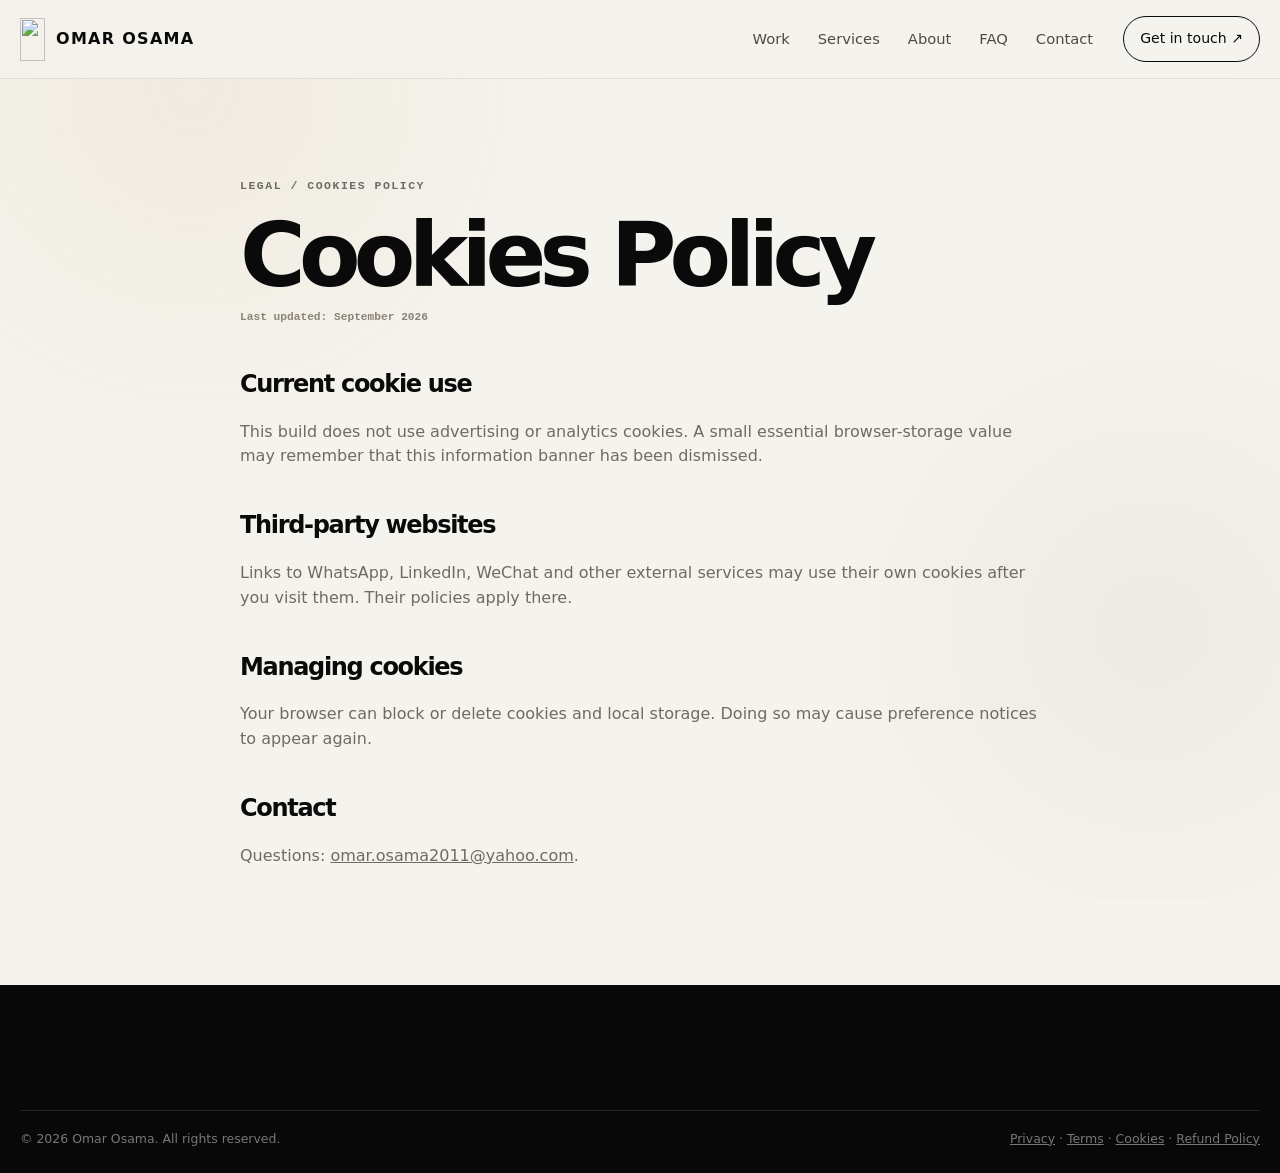
==== cookies.html @ 33e74cd9 "Add files via upload" ====
<!doctype html>
<html lang="en" dir="ltr"><head>
<meta charset="utf-8"><meta name="viewport" content="width=device-width,initial-scale=1">
<title>Cookies Policy — Omar Osama</title><meta name="description" content="How cookies and essential browser storage are used on this website.">
<meta name="robots" content="index,follow"><meta name="theme-color" content="#0a0a0a">
<link rel="canonical" href="https://omar-osama-ali.github.io/cookies-policy.html">
<link rel="stylesheet" href="styles.css"><link rel="icon" href="assets/favicon-32.png" type="image/png">
</head><body><a class="skip" href="#main">Skip to content</a>
<header class="site-header"><div class="container nav"><a class="brand" href="index.html"><img src="assets/icon.png" alt="" aria-hidden="true"><span>OMAR OSAMA</span></a><nav class="desktop-nav" aria-label="Primary"><a href="index.html#work">Work</a><a href="index.html#services">Services</a><a href="index.html#about">About</a><a href="index.html#faq">FAQ</a><a href="index.html#contact">Contact</a></nav><a class="nav-cta" href="mailto:omar.osama2011@yahoo.com">Get in touch ↗</a></div></header>
<main id="main" class="legal-main"><div class="container legal-body"><p class="section-kicker">LEGAL / COOKIES POLICY</p><h1>Cookies Policy</h1><span class="legal-updated">Last updated: September 2026</span>
<h2>Current cookie use</h2><p>This build does not use advertising or analytics cookies. A small essential browser-storage value may remember that this information banner has been dismissed.</p>
<h2>Third-party websites</h2><p>Links to WhatsApp, LinkedIn, WeChat and other external services may use their own cookies after you visit them. Their policies apply there.</p>
<h2>Managing cookies</h2><p>Your browser can block or delete cookies and local storage. Doing so may cause preference notices to appear again.</p>
<h2>Contact</h2><p>Questions: <a href="mailto:omar.osama2011@yahoo.com">omar.osama2011@yahoo.com</a>.</p></div></main>
<footer class="site-footer"><div class="container footer-bottom"><span>© 2026 Omar Osama. All rights reserved.</span><span><a href="privacy.html">Privacy</a> · <a href="terms.html">Terms</a> · <a href="cookies.html">Cookies</a> · <a href="refund.html">Refund Policy</a></span></div></footer>
</body></html>
---- styles.css ----
:root{
  --bg:#f5f3ee; --paper:#fffefa; --ink:#0a0a0a; --muted:#6f6b64;
  --gold:#c49a3a; --gold2:#e0bb63; --line:#ded9cf; --dark:#0b0b0b;
  --shadow:0 24px 80px rgba(0,0,0,.10); --radius:28px;
  --max:1240px; --ease:cubic-bezier(.2,.75,.2,1);
}
*{box-sizing:border-box} html{scroll-behavior:smooth} body{margin:0;background:var(--bg);color:var(--ink);font-family:Inter,ui-sans-serif,system-ui,-apple-system,"Segoe UI",Arial,sans-serif;line-height:1.55;-webkit-font-smoothing:antialiased}
body:before{content:"";position:fixed;inset:0;pointer-events:none;background:radial-gradient(circle at 15% 10%,rgba(196,154,58,.08),transparent 28%),radial-gradient(circle at 90% 70%,rgba(0,0,0,.035),transparent 25%);z-index:-1}
a{color:inherit} img{display:block;max-width:100%} button{font:inherit}
.container{width:min(var(--max),calc(100% - 40px));margin:auto}.skip{position:absolute;left:16px;top:12px;transform:translateY(-150%);background:#fff;padding:12px 16px;z-index:999}.skip:focus{transform:none}
:focus-visible{outline:3px solid var(--gold);outline-offset:4px}
.site-header{position:sticky;top:0;z-index:100;background:rgba(245,243,238,.86);backdrop-filter:blur(18px) saturate(130%);border-bottom:1px solid rgba(10,10,10,.08)}
.nav{min-height:78px;display:flex;align-items:center;gap:30px}.brand{display:flex;align-items:center;gap:11px;text-decoration:none;font-weight:800;letter-spacing:.08em}.brand img{width:25px;height:43px;object-fit:contain}.desktop-nav{display:flex;gap:28px;margin-left:auto}.desktop-nav a,.text-link{font-size:.92rem;text-decoration:none;color:#4e4a44}.desktop-nav a:hover,.text-link:hover{color:var(--ink)}
.nav-cta{display:inline-flex;gap:10px;align-items:center;text-decoration:none;border:1px solid var(--ink);padding:11px 16px;border-radius:999px;font-size:.88rem}.nav-cta:hover{background:var(--ink);color:#fff}
.menu-btn,.mobile-nav{display:none}
.section{padding:110px 0}.hero{padding-top:80px}.hero-grid{display:grid;grid-template-columns:.9fr 1.1fr;gap:70px;align-items:center}.eyebrow,.section-kicker{font:700 .72rem/1.2 ui-monospace,SFMono-Regular,Menlo,monospace;letter-spacing:.13em;color:#777066}.eyebrow{display:flex;align-items:center;gap:12px}.eyebrow i{width:35px;height:1px;background:var(--gold)}
h1,h2,h3,p{margin-top:0}h1{font-size:clamp(4.4rem,10vw,8.6rem);line-height:.84;letter-spacing:-.075em;margin:25px 0 24px;font-weight:800}h1 em,h2 em{font-style:normal;color:var(--gold)}h2{font-size:clamp(2.5rem,5vw,5.3rem);line-height:.95;letter-spacing:-.055em;margin:18px 0 24px}h3{line-height:1.15;letter-spacing:-.025em}.hero-lead{font-weight:750;font-size:1.08rem}.hero-lead span{color:var(--gold);padding:0 6px}.hero-text{max-width:560px;color:var(--muted);font-size:1.05rem}.hero-actions,.contact-actions{display:flex;gap:15px;align-items:center;flex-wrap:wrap;margin-top:30px}.btn{display:inline-flex;align-items:center;justify-content:center;gap:12px;min-height:48px;padding:13px 20px;border-radius:999px;text-decoration:none;font-weight:750;border:1px solid transparent}.btn-gold{background:var(--gold);color:#fff}.btn-gold:hover{background:#a9802e}.btn-dark{background:var(--ink);color:#fff}.btn-outline{border-color:#bcb6aa}.btn-outline:hover{border-color:var(--ink)}.hero-meta{display:flex;justify-content:space-between;margin-top:60px;border-top:1px solid var(--line);padding-top:14px;font:700 .68rem ui-monospace,SFMono-Regular,monospace;color:#817b72}
.glass-card{background:rgba(255,255,255,.58);border:1px solid rgba(255,255,255,.9);box-shadow:var(--shadow);padding:14px;border-radius:34px;transform:rotate(1deg)}.portrait-wrap{position:relative;overflow:hidden;border-radius:25px;background:#111;min-height:590px}.portrait-wrap>img:first-child{width:100%;height:590px;object-fit:cover;object-position:center}.portrait-glow{position:absolute;inset:0;background:linear-gradient(135deg,transparent 45%,rgba(224,187,99,.26),transparent 65%);mix-blend-mode:screen}.hero-symbol{position:absolute;right:5%;top:7%;width:150px;height:270px;object-fit:contain;opacity:.12;filter:brightness(2)}.portrait-overlay{position:absolute;left:20px;right:20px;bottom:20px;display:flex;justify-content:space-between;gap:15px;padding:14px 16px;border:1px solid rgba(255,255,255,.25);background:rgba(10,10,10,.55);backdrop-filter:blur(16px);border-radius:16px;color:#fff;font:700 .68rem ui-monospace,SFMono-Regular,monospace;letter-spacing:.08em}
.section-head{max-width:700px;margin-bottom:48px}.section-head>p:last-child{color:var(--muted);max-width:620px}.work-grid{display:grid;grid-template-columns:repeat(2,1fr);gap:20px}.work-card{background:var(--paper);border:1px solid var(--line);border-radius:24px;overflow:hidden;transition:transform .35s var(--ease),box-shadow .35s var(--ease)}.work-card:hover{transform:translateY(-5px);box-shadow:0 20px 50px rgba(0,0,0,.08)}.work-art{height:300px;position:relative;overflow:hidden}.work-art img{width:100%;height:100%;object-fit:cover}.dark-art{background:#0a0a0a;display:grid;place-items:center}.dark-art img{width:35%;height:auto;object-fit:contain}.social-art{background:linear-gradient(135deg,#101010,#292014);display:flex;align-items:center;justify-content:center;gap:9px;flex-wrap:wrap;padding:30px;color:#e0bb63;font:800 clamp(1.5rem,4vw,3rem)/1 ui-monospace,monospace;letter-spacing:-.08em}.photo-art{background:#16130d}.photo-art img{filter:saturate(1.08)}.web-art{background:#e9e5dc;padding:25px;display:grid;place-items:center}.browser-frame{width:80%;height:80%;background:#fff;border:1px solid #d3cec3;border-radius:18px;padding:25px;display:flex;flex-direction:column;gap:12px;box-shadow:0 15px 40px rgba(0,0,0,.08)}.browser-frame strong{font-size:clamp(1.5rem,4vw,3.2rem);line-height:.9;margin-top:auto}.work-info{padding:25px}.work-info>span{font:700 .68rem ui-monospace,monospace;color:#8b847a}.work-info h3{font-size:1.35rem;margin:12px 0 8px}.work-info p{color:var(--muted);margin:0}.large{grid-column:span 1}
.two-col{display:grid;grid-template-columns:.8fr 1.2fr;gap:100px}.about-section,.skills-section{background:#eeece6}.about-copy{padding-top:10px}.big-copy{font-size:1.45rem;line-height:1.35;color:var(--ink)}.about-copy p{color:var(--muted)}.facts{display:grid;grid-template-columns:1fr 1fr;border-top:1px solid #d7d2c8;margin-top:35px}.facts div{padding:17px 0;border-bottom:1px solid #d7d2c8}.facts span,.skill-columns span,.now-grid span{display:block;font:700 .67rem ui-monospace,monospace;letter-spacing:.1em;color:#8a8378;margin-bottom:5px}.facts b{font-size:.9rem}
.service-grid{display:grid;grid-template-columns:repeat(3,1fr);border-top:1px solid var(--line);border-left:1px solid var(--line)}.service-grid article{display:grid;grid-template-columns:38px 1fr;gap:10px;padding:28px;border-right:1px solid var(--line);border-bottom:1px solid var(--line);background:rgba(255,255,255,.28)}.service-grid article>span{color:var(--gold);font:700 .75rem ui-monospace,monospace}.service-grid h3{margin:0 0 10px;font-size:1.15rem}.service-grid p{color:var(--muted);font-size:.9rem;margin:0}
.process-grid{list-style:none;padding:0;margin:0;display:grid;grid-template-columns:repeat(5,1fr);border-top:1px solid var(--line)}.process-grid li{padding:25px 18px;border-right:1px solid var(--line)}.process-grid li:last-child{border-right:0}.process-grid span{color:var(--gold);font:700 .7rem ui-monospace,monospace}.process-grid h3{margin:28px 0 8px}.process-grid p{color:var(--muted);font-size:.88rem}
.skill-columns{display:grid;grid-template-columns:1fr 1fr;gap:28px}.skill-columns>div{border-top:1px solid #d7d2c8;padding-top:17px}.skill-columns p{color:var(--muted);font-size:.92rem;margin:0}
.now-card{background:#0a0a0a;color:#fff;border-radius:30px;padding:60px}.now-card .section-kicker{color:#9f988c}.now-card h2{margin-bottom:0}.now-grid{display:grid;grid-template-columns:repeat(4,1fr);gap:30px}.now-grid div{border-top:1px solid #333;padding-top:15px}.now-grid p{color:#aaa79f;font-size:.9rem}.now-grid a{color:var(--gold2);font-size:.85rem}
.faq-list{border-top:1px solid var(--line)}details{border-bottom:1px solid var(--line);padding:20px 0}summary{cursor:pointer;font-weight:750;list-style:none;display:flex;justify-content:space-between;gap:20px}summary::-webkit-details-marker{display:none}summary:after{content:"+";color:var(--gold);font-size:1.3rem}details[open] summary:after{content:"−"}details p{color:var(--muted);max-width:70ch;margin:12px 0 0}
.contact-card{background:linear-gradient(135deg,#101010,#1b1710);color:#fff;border-radius:32px;padding:65px;position:relative;overflow:hidden}.contact-card:after{content:"";position:absolute;width:350px;height:350px;border:1px solid rgba(224,187,99,.18);border-radius:50%;right:-100px;top:-130px}.contact-card .section-kicker{color:#a9a296}.contact-card h2{max-width:700px}.contact-card>p:not(.section-kicker){color:#b6b2aa;max-width:650px}.contact-details{display:flex;flex-wrap:wrap;gap:25px;margin-top:40px;padding-top:18px;border-top:1px solid #353535;color:#b9b5ad;font-size:.86rem}.contact-details a{text-decoration:none}.site-footer{background:#080808;color:#fff;padding:70px 0 25px}.footer-grid{display:grid;grid-template-columns:2fr 1fr 1fr 1fr;gap:40px}.footer-logo{width:190px;height:auto;max-height:55px;object-fit:contain;object-position:left}.site-footer p{color:#888;margin-top:14px}.footer-grid>div:not(:first-child){display:flex;flex-direction:column;gap:10px}.footer-grid span{font:700 .67rem ui-monospace,monospace;letter-spacing:.1em;color:#777}.footer-grid a{text-decoration:none;color:#b7b4ad;font-size:.9rem}.footer-grid a:hover{color:#fff}.footer-bottom{border-top:1px solid #222;margin-top:55px;padding-top:18px;display:flex;justify-content:space-between;color:#777;font-size:.78rem}
.cookie-banner{position:fixed;left:20px;right:20px;bottom:20px;z-index:200;display:flex;justify-content:space-between;gap:20px;align-items:center;background:#111;color:#fff;border:1px solid #333;border-radius:18px;padding:16px 18px;box-shadow:0 20px 60px rgba(0,0,0,.25)}.cookie-banner p{margin:0;color:#c4c1b9;font-size:.84rem}.cookie-banner button{background:var(--gold);border:0;color:#fff;border-radius:999px;padding:10px 18px;font-weight:750;cursor:pointer;white-space:nowrap}
.legal-main{padding:100px 0}.legal-body{max-width:800px}.legal-body h1{font-size:clamp(3rem,7vw,6rem);margin-bottom:10px}.legal-body h2{font-size:1.5rem;margin-top:45px}.legal-body p{color:var(--muted)}.legal-updated{font:700 .7rem ui-monospace,monospace;color:#8a8378}
@media(max-width:900px){.desktop-nav,.nav-cta{display:none}.menu-btn{display:flex;margin-left:auto;width:44px;height:44px;border:1px solid #c9c4ba;background:transparent;border-radius:50%;align-items:center;justify-content:center;flex-direction:column;gap:6px}.menu-btn span{width:16px;height:1px;background:var(--ink)}.mobile-nav{padding:12px 20px 22px;border-top:1px solid var(--line);background:var(--bg)}.mobile-nav a{display:block;padding:12px 0;text-decoration:none}.mobile-nav .mobile-contact{margin-top:8px;color:#fff;background:var(--ink);padding:13px 16px;border-radius:14px;text-align:center}.hero-grid,.two-col{grid-template-columns:1fr;gap:50px}.hero{padding-top:60px}.portrait-wrap,.portrait-wrap>img:first-child{min-height:520px;height:520px}.service-grid{grid-template-columns:1fr 1fr}.process-grid{grid-template-columns:1fr 1fr}.process-grid li:nth-child(2n){border-right:0}.now-grid{grid-template-columns:1fr 1fr}.footer-grid{grid-template-columns:1fr 1fr}.work-grid{grid-template-columns:1fr}}
@media(max-width:600px){.container{width:min(var(--max),calc(100% - 28px))}.section{padding:78px 0}h1{font-size:clamp(4rem,19vw,6rem)}h2{font-size:clamp(2.4rem,12vw,4rem)}.hero-meta{margin-top:40px}.glass-card{padding:8px;border-radius:25px}.portrait-wrap,.portrait-wrap>img:first-child{height:450px;min-height:450px}.hero-symbol{width:100px;height:180px}.portrait-overlay{left:12px;right:12px;bottom:12px;flex-direction:column;gap:5px}.service-grid,.process-grid,.now-grid,.skill-columns,.facts{grid-template-columns:1fr}.process-grid li{border-right:0}.now-card,.contact-card{padding:35px 24px}.contact-details{flex-direction:column;gap:10px}.footer-grid{grid-template-columns:1fr 1fr}.footer-grid>div:first-child{grid-column:1/-1}.cookie-banner{flex-direction:column;align-items:stretch}.cookie-banner button{width:100%}}
@media(prefers-reduced-motion:reduce){html{scroll-behavior:auto}.work-card{transition:none}}
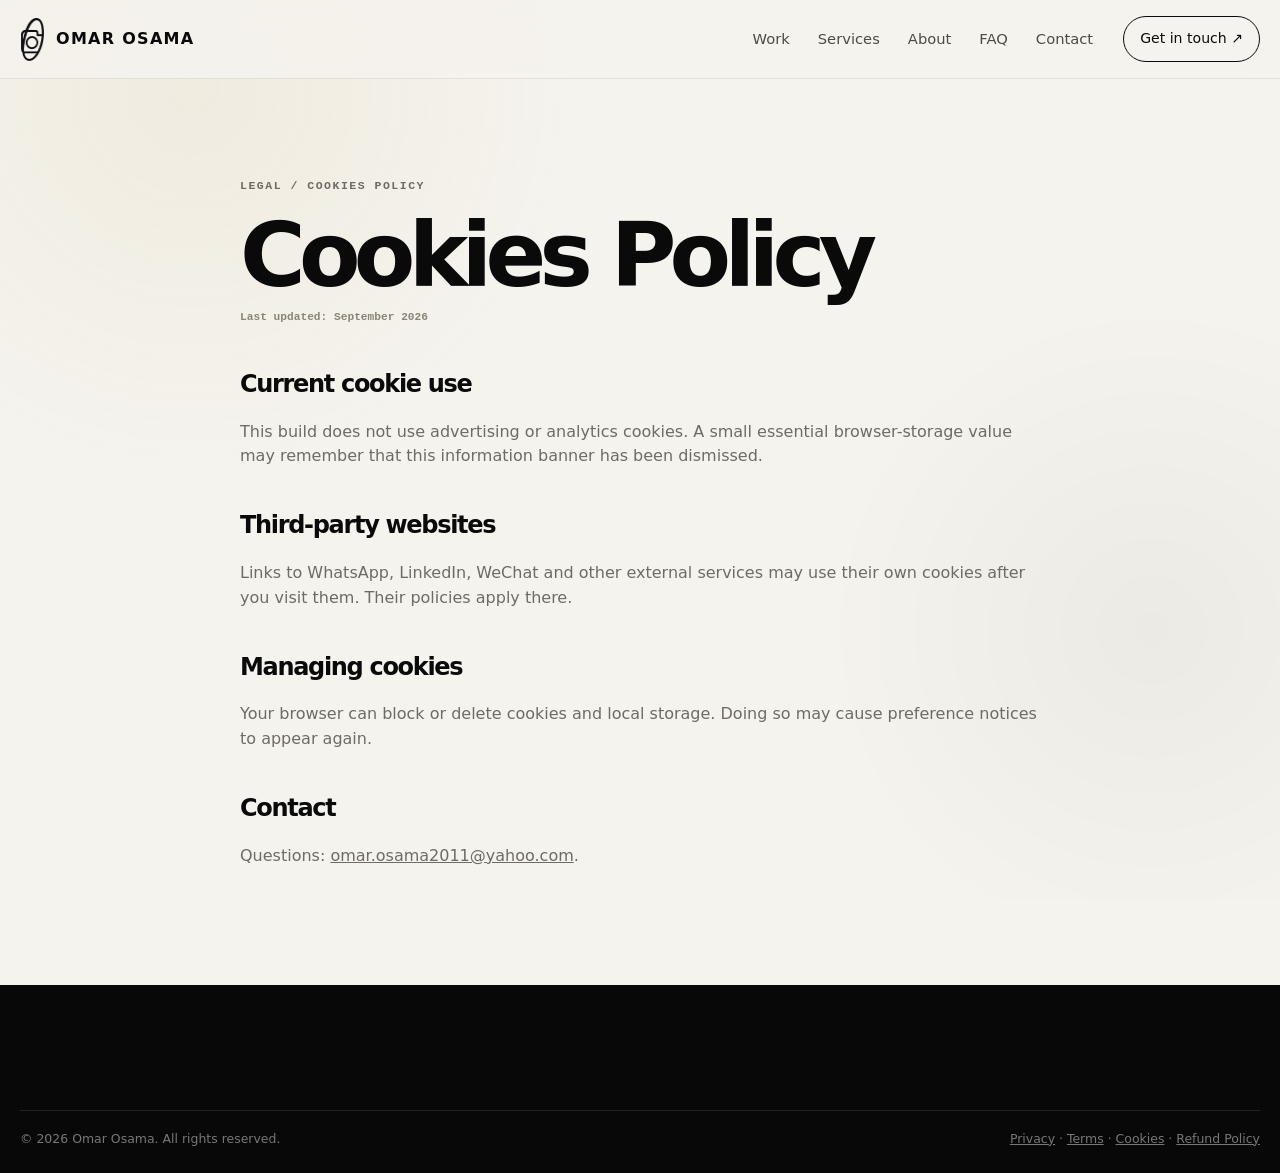
==== commit af8b0128: "Add files via upload" ====
--- a/cookies.html
+++ b/cookies.html
@@ -3,7 +3,7 @@
 <meta charset="utf-8"><meta name="viewport" content="width=device-width,initial-scale=1">
 <title>Cookies Policy — Omar Osama</title><meta name="description" content="How cookies and essential browser storage are used on this website.">
 <meta name="robots" content="index,follow"><meta name="theme-color" content="#0a0a0a">
-<link rel="canonical" href="https://omar-osama-ali.github.io/cookies-policy.html">
+<link rel="canonical" href="https://omar-osama-ali.github.io/cookies.html">
 <link rel="stylesheet" href="styles.css"><link rel="icon" href="assets/favicon-32.png" type="image/png">
 </head><body><a class="skip" href="#main">Skip to content</a>
 <header class="site-header"><div class="container nav"><a class="brand" href="index.html"><img src="assets/icon.png" alt="" aria-hidden="true"><span>OMAR OSAMA</span></a><nav class="desktop-nav" aria-label="Primary"><a href="index.html#work">Work</a><a href="index.html#services">Services</a><a href="index.html#about">About</a><a href="index.html#faq">FAQ</a><a href="index.html#contact">Contact</a></nav><a class="nav-cta" href="mailto:omar.osama2011@yahoo.com">Get in touch ↗</a></div></header>
--- a/styles.css
+++ b/styles.css
@@ -16,6 +16,8 @@
 .section{padding:110px 0}.hero{padding-top:80px}.hero-grid{display:grid;grid-template-columns:.9fr 1.1fr;gap:70px;align-items:center}.eyebrow,.section-kicker{font:700 .72rem/1.2 ui-monospace,SFMono-Regular,Menlo,monospace;letter-spacing:.13em;color:#777066}.eyebrow{display:flex;align-items:center;gap:12px}.eyebrow i{width:35px;height:1px;background:var(--gold)}
 h1,h2,h3,p{margin-top:0}h1{font-size:clamp(4.4rem,10vw,8.6rem);line-height:.84;letter-spacing:-.075em;margin:25px 0 24px;font-weight:800}h1 em,h2 em{font-style:normal;color:var(--gold)}h2{font-size:clamp(2.5rem,5vw,5.3rem);line-height:.95;letter-spacing:-.055em;margin:18px 0 24px}h3{line-height:1.15;letter-spacing:-.025em}.hero-lead{font-weight:750;font-size:1.08rem}.hero-lead span{color:var(--gold);padding:0 6px}.hero-text{max-width:560px;color:var(--muted);font-size:1.05rem}.hero-actions,.contact-actions{display:flex;gap:15px;align-items:center;flex-wrap:wrap;margin-top:30px}.btn{display:inline-flex;align-items:center;justify-content:center;gap:12px;min-height:48px;padding:13px 20px;border-radius:999px;text-decoration:none;font-weight:750;border:1px solid transparent}.btn-gold{background:var(--gold);color:#fff}.btn-gold:hover{background:#a9802e}.btn-dark{background:var(--ink);color:#fff}.btn-outline{border-color:#bcb6aa}.btn-outline:hover{border-color:var(--ink)}.hero-meta{display:flex;justify-content:space-between;margin-top:60px;border-top:1px solid var(--line);padding-top:14px;font:700 .68rem ui-monospace,SFMono-Regular,monospace;color:#817b72}
 .glass-card{background:rgba(255,255,255,.58);border:1px solid rgba(255,255,255,.9);box-shadow:var(--shadow);padding:14px;border-radius:34px;transform:rotate(1deg)}.portrait-wrap{position:relative;overflow:hidden;border-radius:25px;background:#111;min-height:590px}.portrait-wrap>img:first-child{width:100%;height:590px;object-fit:cover;object-position:center}.portrait-glow{position:absolute;inset:0;background:linear-gradient(135deg,transparent 45%,rgba(224,187,99,.26),transparent 65%);mix-blend-mode:screen}.hero-symbol{position:absolute;right:5%;top:7%;width:150px;height:270px;object-fit:contain;opacity:.12;filter:brightness(2)}.portrait-overlay{position:absolute;left:20px;right:20px;bottom:20px;display:flex;justify-content:space-between;gap:15px;padding:14px 16px;border:1px solid rgba(255,255,255,.25);background:rgba(10,10,10,.55);backdrop-filter:blur(16px);border-radius:16px;color:#fff;font:700 .68rem ui-monospace,SFMono-Regular,monospace;letter-spacing:.08em}
+.mark-wrap{display:grid;place-items:center;background:radial-gradient(circle at 30% 20%,#1a1712,#0a0a0a 70%)}.hero-mark{width:34%;height:auto;object-fit:contain;filter:drop-shadow(0 20px 40px rgba(0,0,0,.4))}
+.placeholder-art{background:linear-gradient(135deg,#16130d,#221c12);display:grid;place-items:center;color:#8a7a52;font:800 clamp(1.1rem,3vw,1.6rem)/1.2 ui-monospace,monospace;letter-spacing:.02em;text-align:center}
 .section-head{max-width:700px;margin-bottom:48px}.section-head>p:last-child{color:var(--muted);max-width:620px}.work-grid{display:grid;grid-template-columns:repeat(2,1fr);gap:20px}.work-card{background:var(--paper);border:1px solid var(--line);border-radius:24px;overflow:hidden;transition:transform .35s var(--ease),box-shadow .35s var(--ease)}.work-card:hover{transform:translateY(-5px);box-shadow:0 20px 50px rgba(0,0,0,.08)}.work-art{height:300px;position:relative;overflow:hidden}.work-art img{width:100%;height:100%;object-fit:cover}.dark-art{background:#0a0a0a;display:grid;place-items:center}.dark-art img{width:35%;height:auto;object-fit:contain}.social-art{background:linear-gradient(135deg,#101010,#292014);display:flex;align-items:center;justify-content:center;gap:9px;flex-wrap:wrap;padding:30px;color:#e0bb63;font:800 clamp(1.5rem,4vw,3rem)/1 ui-monospace,monospace;letter-spacing:-.08em}.photo-art{background:#16130d}.photo-art img{filter:saturate(1.08)}.web-art{background:#e9e5dc;padding:25px;display:grid;place-items:center}.browser-frame{width:80%;height:80%;background:#fff;border:1px solid #d3cec3;border-radius:18px;padding:25px;display:flex;flex-direction:column;gap:12px;box-shadow:0 15px 40px rgba(0,0,0,.08)}.browser-frame strong{font-size:clamp(1.5rem,4vw,3.2rem);line-height:.9;margin-top:auto}.work-info{padding:25px}.work-info>span{font:700 .68rem ui-monospace,monospace;color:#8b847a}.work-info h3{font-size:1.35rem;margin:12px 0 8px}.work-info p{color:var(--muted);margin:0}.large{grid-column:span 1}
 .two-col{display:grid;grid-template-columns:.8fr 1.2fr;gap:100px}.about-section,.skills-section{background:#eeece6}.about-copy{padding-top:10px}.big-copy{font-size:1.45rem;line-height:1.35;color:var(--ink)}.about-copy p{color:var(--muted)}.facts{display:grid;grid-template-columns:1fr 1fr;border-top:1px solid #d7d2c8;margin-top:35px}.facts div{padding:17px 0;border-bottom:1px solid #d7d2c8}.facts span,.skill-columns span,.now-grid span{display:block;font:700 .67rem ui-monospace,monospace;letter-spacing:.1em;color:#8a8378;margin-bottom:5px}.facts b{font-size:.9rem}
 .service-grid{display:grid;grid-template-columns:repeat(3,1fr);border-top:1px solid var(--line);border-left:1px solid var(--line)}.service-grid article{display:grid;grid-template-columns:38px 1fr;gap:10px;padding:28px;border-right:1px solid var(--line);border-bottom:1px solid var(--line);background:rgba(255,255,255,.28)}.service-grid article>span{color:var(--gold);font:700 .75rem ui-monospace,monospace}.service-grid h3{margin:0 0 10px;font-size:1.15rem}.service-grid p{color:var(--muted);font-size:.9rem;margin:0}
